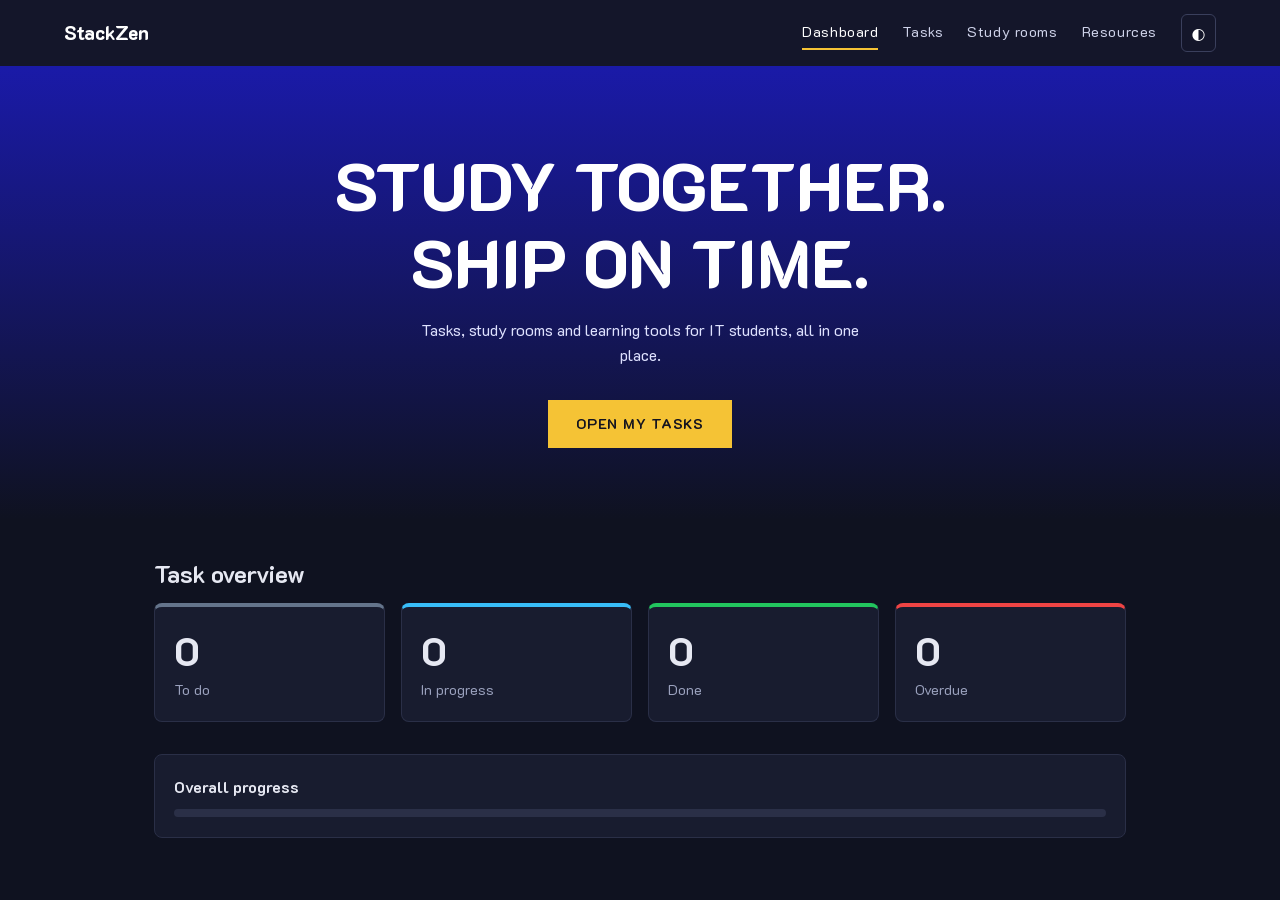
==== index.html @ be0d4499 "Adding in some placeholders until I finish the designs for the website, The login part is a success " ====
<!DOCTYPE html>
<html lang="en" data-theme="dark">
<head>
  <meta charset="utf-8">
  <meta name="viewport" content="width=device-width, initial-scale=1">
  <title>Dashboard · StackZen</title>
  <link rel="stylesheet" href="css/fonts.css">
  <link rel="stylesheet" href="css/style.css">
</head>
<body data-page="home">
  <nav class="nav">
    <a class="logo" href="index.html">StackZen</a>
    <a class="nav-link" href="index.html" data-page="home">Dashboard</a>
    <a class="nav-link" href="pages/tasks.html" data-page="tasks">Tasks</a>
    <a class="nav-link" href="pages/rooms.html" data-page="rooms">Study rooms</a>
    <a class="nav-link" href="pages/resources.html" data-page="resources">Resources</a>
    <button class="icon-btn" id="theme-toggle" aria-label="Toggle light or dark mode">◐</button>
  </nav>

  <header class="hero">
    <h1>Study together. Ship on time.</h1>
    <p>Tasks, study rooms and learning tools for IT students, all in one place.</p>
    <a class="btn" href="pages/tasks.html">Open my tasks</a>
  </header>

  <main>
    <h2>Task overview</h2>
    <div class="card-grid">
      <div class="card stat-card" data-status="todo">
        <span class="stat-number" id="count-todo">0</span>
        <span class="stat-label">To do</span>
      </div>
      <div class="card stat-card" data-status="doing">
        <span class="stat-number" id="count-doing">0</span>
        <span class="stat-label">In progress</span>
      </div>
      <div class="card stat-card" data-status="done">
        <span class="stat-number" id="count-done">0</span>
        <span class="stat-label">Done</span>
      </div>
      <div class="card stat-card" data-status="overdue">
        <span class="stat-number" id="count-overdue">0</span>
        <span class="stat-label">Overdue</span>
      </div>
    </div>

    <div class="card">
      <strong>Overall progress</strong>
      <div class="progress"><div class="progress-fill" id="progress-fill"></div></div>
    </div>
  </main>

  

  <script src="js/storage.js"></script>
  <script src="js/theme.js"></script>
  <script src="js/tasks.js"></script>
  <script src="js/dashboard.js"></script>
</body>
</html>
---- css/fonts.css ----
/* K2D, hosted in assets/fonts. Linked by every page (login and the main site). */
@font-face {
  font-family: "K2D";
  src: url("../assets/fonts/K2D-Regular.ttf") format("truetype");
  font-weight: 400;
  font-display: swap;
}
@font-face {
  font-family: "K2D";
  src: url("../assets/fonts/K2D-Medium.ttf") format("truetype");
  font-weight: 500;
  font-display: swap;
}
@font-face {
  font-family: "K2D";
  src: url("../assets/fonts/K2D-Bold.ttf") format("truetype");
  font-weight: 700;
  font-display: swap;
}
@font-face {
  font-family: "K2D";
  src: url("../assets/fonts/K2D-ExtraBold.ttf") format("truetype");
  font-weight: 800;
  font-display: swap;
}
---- css/style.css ----
/* ==========================================================
   StackZen styles
   1. Theme variables  2. Base  3. Navigation  4. Hero
   5. Layout & cards   6. Buttons & forms  7. Tasks  8. Chat
   9. Responsive
   ========================================================== */

/* ---------- 1. Theme variables ---------- */
/* Light theme is the default set; dark overrides it below. */
:root {
  --font: "K2D", system-ui, sans-serif;
  --bg: #F5F6FB;
  --surface: #FFFFFF;
  --text: #1E2235;
  --muted: #5D637C;
  --border: #E3E6F0;
  --primary: #4F4FC7;
  --on-primary: #FFFFFF;
  --accent: #0F766E;
  --cta: #F5C335;
  --on-cta: #14141F;
  --nav-bg: #14162A;
  --hero-bg: linear-gradient(180deg, #1A1AA8, #0F1220);

  /* Task status colors (same in both themes) */
  --todo: #64748B;
  --doing: #38BDF8;
  --done: #22C55E;
  --overdue: #EF4444;
}

[data-theme="dark"] {
  --bg: #0F1220;
  --surface: #181C2F;
  --text: #E6E8F2;
  --muted: #9AA1BD;
  --border: #2A2F47;
  --primary: #8B8CF0;
  --on-primary: #0F1220;
  --accent: #2DD4BF;
}

/* Any element with data-status gets the matching color. */
[data-status="todo"]    { --status-color: var(--todo); }
[data-status="doing"]   { --status-color: var(--doing); }
[data-status="done"]    { --status-color: var(--done); }
[data-status="overdue"] { --status-color: var(--overdue); }

/* ---------- 2. Base ---------- */
* {
  box-sizing: border-box;
  margin: 0;
}

body {
  font: 16px/1.6 var(--font);
  background: var(--bg);
  color: var(--text);
}

h1, h2, h3 {
  font-family: var(--font);
  line-height: 1.15;
}

h2 {
  font-size: 1.5rem;
  margin-bottom: 1rem;
}

a { color: var(--accent); }

:focus-visible {
  outline: 3px solid var(--cta);
  outline-offset: 2px;
}

main {
  max-width: 1100px;
  margin: 0 auto;
  padding: 2.5rem 5%;
}

/* ---------- 3. Navigation ---------- */
.nav {
  position: sticky;
  top: 0;
  z-index: 5;
  display: flex;
  align-items: center;
  gap: 1.5rem;
  padding: 0.9rem 5%;
  background: var(--nav-bg);
}

.logo {
  margin-right: auto;
  font: 800 1.2rem var(--font);
  color: #FFFFFF;
  text-decoration: none;
}

.nav-link {
  padding: 0.3rem 0;
  font-size: 0.9rem;
  letter-spacing: 0.04em;
  color: #CFD3EA;
  text-decoration: none;
  border-bottom: 2px solid transparent;
}

.nav-link:hover,
.nav-link.active {
  color: #FFFFFF;
  border-bottom-color: var(--cta);
}

/* ---------- 4. Hero ---------- */
.hero {
  padding: 5rem 5% 4.5rem;
  text-align: center;
  color: #FFFFFF;
  background: var(--hero-bg);
}

.hero h1 {
  max-width: 14ch;
  margin: 0 auto 1rem;
  font-size: clamp(2.2rem, 7vw, 4.2rem);
  font-weight: 800;
  text-transform: uppercase;
}

.hero p {
  max-width: 46ch;
  margin: 0 auto 2rem;
  color: #DFE2FF;
}

/* ---------- 5. Layout & cards ---------- */
.card-grid {
  display: grid;
  gap: 1rem;
  grid-template-columns: repeat(auto-fit, minmax(200px, 1fr));
  margin-bottom: 2rem;
}

.card {
  padding: 1.2rem;
  background: var(--surface);
  border: 1px solid var(--border);
  border-radius: 8px;
}

.stat-card { border-top: 4px solid var(--status-color); }

.stat-number {
  display: block;
  font: 800 2.4rem var(--font);
}

.stat-label {
  color: var(--muted);
  font-size: 0.9rem;
}

.progress {
  height: 8px;
  margin-top: 0.6rem;
  overflow: hidden;
  background: var(--border);
  border-radius: 4px;
}

.progress-fill {
  height: 100%;
  width: 0;
  background: var(--accent);
}

.note {
  margin-bottom: 1rem;
  padding: 0.6rem 0.9rem;
  color: var(--muted);
  font-size: 0.9rem;
  background: var(--surface);
  border: 1px dashed var(--border);
  border-radius: 6px;
}

/* ---------- 6. Buttons & forms ---------- */
.btn {
  display: inline-block;
  padding: 0.9rem 1.8rem;
  font: 700 0.9rem var(--font);
  letter-spacing: 0.05em;
  text-transform: uppercase;
  text-decoration: none;
  color: var(--on-cta);
  background: var(--cta);
  border: 0;
  cursor: pointer;
}

.btn-secondary {
  padding: 0.6rem 1.1rem;
  letter-spacing: normal;
  text-transform: none;
  color: var(--on-primary);
  background: var(--primary);
  border-radius: 6px;
}

.icon-btn {
  padding: 0.3rem 0.6rem;
  color: inherit;
  background: none;
  border: 1px solid var(--border);
  border-radius: 6px;
  cursor: pointer;
}

.nav .icon-btn { color: #FFFFFF; border-color: #3A3F5C; }
.icon-btn.danger { color: var(--overdue); }

button,
input,
select {
  font-family: inherit;
  padding: 0.55rem 0.7rem;
  font: inherit;
  color: var(--text);
  background: var(--surface);
  border: 1px solid var(--border);
  border-radius: 6px;
}

.form-row {
  display: flex;
  flex-wrap: wrap;
  gap: 0.6rem;
  margin-bottom: 1rem;
}

.grow { flex: 1; min-width: 160px; }

.error {
  min-height: 1.2rem;
  margin-bottom: 0.6rem;
  font-size: 0.85rem;
  color: var(--overdue);
}

/* ---------- 7. Tasks ---------- */
.task {
  display: flex;
  align-items: center;
  gap: 0.8rem;
  margin-bottom: 0.6rem;
  padding: 0.8rem 1rem;
  background: var(--surface);
  border: 1px solid var(--border);
  border-left: 5px solid var(--status-color);
  border-radius: 8px;
}

.task-title { flex: 1; font-weight: 700; }
.task[data-status="done"] .task-title { color: var(--muted); text-decoration: line-through; }
.task-due { color: var(--muted); font-size: 0.85rem; }
.empty { padding: 1rem 0; color: var(--muted); }

/* ---------- 8. Study rooms chat ---------- */
.chat {
  display: grid;
  grid-template-columns: 200px 1fr;
  gap: 1rem;
}

.room-list { padding: 0; list-style: none; }
.room-list li { padding: 0.5rem 0.7rem; border-radius: 6px; cursor: pointer; }
.room-list li.active { color: var(--on-primary); background: var(--primary); }

.messages {
  display: flex;
  flex-direction: column;
  gap: 0.5rem;
  height: 300px;
  margin-bottom: 0.8rem;
  overflow-y: auto;
}

.message {
  align-self: flex-end;
  max-width: 75%;
  padding: 0.5rem 0.8rem;
  color: var(--on-primary);
  background: var(--primary);
  border-radius: 8px;
}

/* ---------- 9. Responsive ---------- */
@media (max-width: 640px) {
  .nav { flex-wrap: wrap; gap: 0.8rem; }
  .logo { width: 100%; }
  .chat { grid-template-columns: 1fr; }
}

@media (prefers-reduced-motion: no-preference) {
  .progress-fill { transition: width 0.6s; }
}
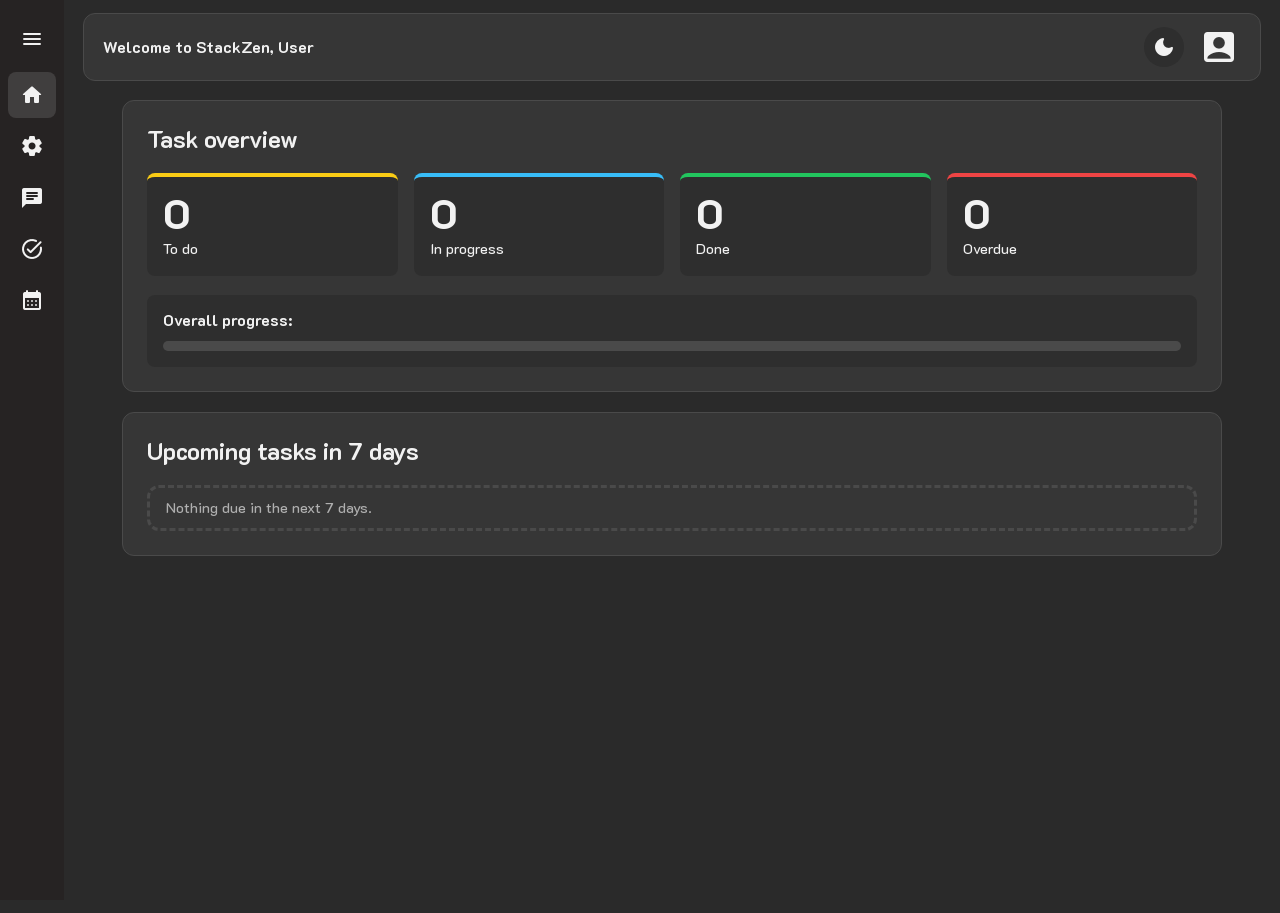
==== commit 9b3ca3ce: "Main dashboard has been completed, fixed some graphical bugs that claude generated" ====
--- a/index.html
+++ b/index.html
@@ -4,57 +4,84 @@
   <meta charset="utf-8">
   <meta name="viewport" content="width=device-width, initial-scale=1">
   <title>Dashboard · StackZen</title>
+  <link rel="stylesheet" href="https://fonts.googleapis.com/icon?family=Material+Icons+Round">
   <link rel="stylesheet" href="css/fonts.css">
   <link rel="stylesheet" href="css/style.css">
 </head>
 <body data-page="home">
-  <nav class="nav">
-    <a class="logo" href="index.html">StackZen</a>
-    <a class="nav-link" href="index.html" data-page="home">Dashboard</a>
-    <a class="nav-link" href="pages/tasks.html" data-page="tasks">Tasks</a>
-    <a class="nav-link" href="pages/rooms.html" data-page="rooms">Study rooms</a>
-    <a class="nav-link" href="pages/resources.html" data-page="resources">Resources</a>
-    <button class="icon-btn" id="theme-toggle" aria-label="Toggle light or dark mode">◐</button>
-  </nav>
 
-  <header class="hero">
-    <h1>Study together. Ship on time.</h1>
-    <p>Tasks, study rooms and learning tools for IT students, all in one place.</p>
-    <a class="btn" href="pages/tasks.html">Open my tasks</a>
-  </header>
+  <!-- ===== SHELL (copy this block + the logout dialog to every page) ===== -->
+  <aside class="sidebar" id="sidebar" aria-label="Main menu">
+    <button class="tray-item" id="menu-toggle" aria-expanded="false" aria-label="Toggle menu">
+      <span class="material-icons-round">menu</span>
+    </button>
+    <nav class="side-nav">
+      <a class="tray-item" href="index.html" data-page="home"><span class="material-icons-round">home</span><span class="label">Home</span></a>
+      <a class="tray-item" href="pages/settings.html" data-page="settings"><span class="material-icons-round">settings</span><span class="label">Settings</span></a>
+      <a class="tray-item" href="pages/rooms.html" data-page="rooms"><span class="material-icons-round">chat</span><span class="label">Chatroom</span></a>
+      <a class="tray-item" href="pages/tasks.html" data-page="tasks"><span class="material-icons-round">task_alt</span><span class="label">To do</span></a>
+      <a class="tray-item" href="pages/calendar.html" data-page="calendar"><span class="material-icons-round">calendar_month</span><span class="label">Calendar</span></a>
+    </nav>
+  </aside>
 
-  <main>
-    <h2>Task overview</h2>
-    <div class="card-grid">
-      <div class="card stat-card" data-status="todo">
-        <span class="stat-number" id="count-todo">0</span>
-        <span class="stat-label">To do</span>
+  <div class="content">
+    <header class="topbar">
+      <p class="welcome">Welcome to <span class="brand">StackZen</span>, <span id="username">User</span></p>
+      <button class="round-btn" id="theme-toggle" aria-label="Toggle light or dark mode">
+        <span class="material-icons-round" id="theme-icon">dark_mode</span>
+      </button>
+      <div class="profile">
+        <button class="avatar-btn" id="profile-toggle" aria-haspopup="menu" aria-expanded="false" aria-label="Account">
+          <span class="material-icons-round">account_box</span>
+        </button>
+        <div class="profile-menu" id="profile-menu" role="menu">
+          <div class="profile-head">
+            <span class="material-icons-round big">account_box</span>
+            <strong id="profile-name">Username</strong>
+          </div>
+          <hr>
+          <a class="tray-item" role="menuitem" href="pages/account.html" data-page="account">Account details</a>
+          <a class="tray-item" role="menuitem" href="pages/login.html?add=1" data-page="add-account">Add another account</a>
+          <button class="tray-item" role="menuitem" id="logout-open">Log out</button>
+        </div>
       </div>
-      <div class="card stat-card" data-status="doing">
-        <span class="stat-number" id="count-doing">0</span>
-        <span class="stat-label">In progress</span>
-      </div>
-      <div class="card stat-card" data-status="done">
-        <span class="stat-number" id="count-done">0</span>
-        <span class="stat-label">Done</span>
-      </div>
-      <div class="card stat-card" data-status="overdue">
-        <span class="stat-number" id="count-overdue">0</span>
-        <span class="stat-label">Overdue</span>
-      </div>
-    </div>
+    </header>
 
-    <div class="card">
-      <strong>Overall progress</strong>
-      <div class="progress"><div class="progress-fill" id="progress-fill"></div></div>
-    </div>
-  </main>
+    <main>
+      <section class="panel">
+        <h2>Task overview</h2>
+        <div class="card-grid">
+          <div class="stat-card" data-status="todo"><span class="stat-number" id="count-todo">0</span><span class="stat-label">To do</span></div>
+          <div class="stat-card" data-status="doing"><span class="stat-number" id="count-doing">0</span><span class="stat-label">In progress</span></div>
+          <div class="stat-card" data-status="done"><span class="stat-number" id="count-done">0</span><span class="stat-label">Done</span></div>
+          <div class="stat-card" data-status="overdue"><span class="stat-number" id="count-overdue">0</span><span class="stat-label">Overdue</span></div>
+        </div>
+        <div class="progress-box">
+          <strong>Overall progress:</strong>
+          <div class="progress"><div class="progress-fill" id="progress-fill"></div></div>
+        </div>
+      </section>
 
-  
+      <!-- grows automatically when there are many tasks -->
+      <section class="panel">
+        <h2>Upcoming tasks in 7 days</h2>
+        <ul class="upcoming" id="upcoming"></ul>
+      </section>
+    </main>
+  </div>
+
+  <dialog class="logout" id="logout-dialog" aria-labelledby="logout-title">
+    <h2 id="logout-title">Are you sure you want to logout?</h2>
+    <p>We're going to miss you!</p>
+    <button class="dlg-btn" id="logout-yes">Yes</button>
+    <button class="dlg-btn primary" id="logout-no" autofocus>No</button>
+  </dialog>
+  <!-- ===== END SHELL ===== -->
 
   <script src="js/storage.js"></script>
   <script src="js/theme.js"></script>
   <script src="js/tasks.js"></script>
+  <script src="js/ui.js"></script>
   <script src="js/dashboard.js"></script>
 </body>
-</html>
+</html>
--- a/css/fonts.css
+++ b/css/fonts.css
@@ -23,4 +23,7 @@
   font-weight: 800;
   font-display: swap;
 }
-
+@font-face { font-family: "K2D"; font-weight: 400; src: url("../fonts/K2D-Regular.ttf") format("truetype"); font-display: swap; }
+@font-face { font-family: "K2D"; font-weight: 500; src: url("../fonts/K2D-Medium.ttf") format("truetype"); font-display: swap; }
+@font-face { font-family: "K2D"; font-weight: 700; src: url("../fonts/K2D-Bold.ttf") format("truetype"); font-display: swap; }
+@font-face { font-family: "K2D"; font-weight: 800; src: url("../fonts/K2D-ExtraBold.ttf") format("truetype"); font-display: swap; }
--- a/css/style.css
+++ b/css/style.css
@@ -1,310 +1,140 @@
-/* ==========================================================
-   StackZen styles
-   1. Theme variables  2. Base  3. Navigation  4. Hero
-   5. Layout & cards   6. Buttons & forms  7. Tasks  8. Chat
-   9. Responsive
-   ========================================================== */
+/* StackZen — 1 Tokens  2 Base  3 Sidebar  4 Top bar  5 Profile menu
+   6 Panels & cards  7 Logout dialog  8 Responsive
+   Tray highlight rule (.tray-item): hover = lighter, pressed = lightest,
+   current page (aria-current) = stays highlighted. */
 
-/* ---------- 1. Theme variables ---------- */
-/* Light theme is the default set; dark overrides it below. */
+/* ---------- 1. Tokens ---------- */
 :root {
   --font: "K2D", system-ui, sans-serif;
-  --bg: #F5F6FB;
-  --surface: #FFFFFF;
-  --text: #1E2235;
-  --muted: #5D637C;
-  --border: #E3E6F0;
-  --primary: #4F4FC7;
-  --on-primary: #FFFFFF;
-  --accent: #0F766E;
-  --cta: #F5C335;
-  --on-cta: #14141F;
-  --nav-bg: #14162A;
-  --hero-bg: linear-gradient(180deg, #1A1AA8, #0F1220);
-
-  /* Task status colors (same in both themes) */
-  --todo: #64748B;
-  --doing: #38BDF8;
-  --done: #22C55E;
-  --overdue: #EF4444;
+  --sidebar-w: 64px;
+  --sidebar-w-open: 230px;
+  --todo: #FACC15; --doing: #38BDF8; --done: #22C55E; --overdue: #EF4444;
+  /* ---- light theme (default set) ---- */
+  --bg: #F0F2F8; --surface: #FFFFFF; --surface-2: #EEF2F9; --text: #1E2235; --muted: #5D637C;
+  --border: #E1E5EF; --primary: #3F48CC;
+  --tray: #F0F2F8; --tray-open: #FFFFFF;
+  --icon: #3F48CC; --brand: #3F48CC;
+  --toggle-bg: #3F48CC; --toggle-fg: #FFFFFF;
+  --hover: rgba(30,34,53,.05); --press: rgba(30,34,53,.12); --current: rgba(30,34,53,.07);
+  --track: #D5DBE7; --progress: #3F48CC; --tint: 6%;
+  --yes-bg: #E8ECF4; --yes-fg: #1E2235; --btn-hover: .94; --btn-press: .85;
+  --backdrop: rgba(30,34,53,.35);
+  --shadow: 0 10px 30px rgba(30,34,70,.15); --panel-shadow: 0 2px 8px rgba(30,34,70,.08);
 }
 
+/* ---- dark theme ---- */
 [data-theme="dark"] {
-  --bg: #0F1220;
-  --surface: #181C2F;
-  --text: #E6E8F2;
-  --muted: #9AA1BD;
-  --border: #2A2F47;
-  --primary: #8B8CF0;
-  --on-primary: #0F1220;
-  --accent: #2DD4BF;
+  --bg: #2A2A2A; --surface: #363636; --surface-2: #2E2E2E; --text: #F2F2F2; --muted: #B0B0B0;
+  --border: #4A4A4A; --primary: #3F48CC;
+  --tray: #262323; --tray-open: #262323;
+  --icon: #F2F2F2; --brand: #F2F2F2;
+  --toggle-bg: #2E2E2E; --toggle-fg: #F2F2F2;
+  --hover: rgba(255,255,255,.08); --press: rgba(255,255,255,.18); --current: rgba(255,255,255,.12);
+  --track: #4A4A4A; --progress: #F2F2F2; --tint: 0%;
+  --yes-bg: #5A5A5A; --yes-fg: #FFFFFF; --btn-hover: 1.2; --btn-press: 1.45;
+  --backdrop: rgba(0,0,0,.6);
+  --shadow: 0 10px 30px rgba(0,0,0,.45); --panel-shadow: none;
 }
-
-/* Any element with data-status gets the matching color. */
-[data-status="todo"]    { --status-color: var(--todo); }
-[data-status="doing"]   { --status-color: var(--doing); }
-[data-status="done"]    { --status-color: var(--done); }
-[data-status="overdue"] { --status-color: var(--overdue); }
+[data-status="todo"]{--status-color:var(--todo)} [data-status="doing"]{--status-color:var(--doing)}
+[data-status="done"]{--status-color:var(--done)} [data-status="overdue"]{--status-color:var(--overdue)}
 
 /* ---------- 2. Base ---------- */
-* {
-  box-sizing: border-box;
-  margin: 0;
+* { box-sizing: border-box; margin: 0; }
+body { font: 16px/1.5 var(--font); background: var(--bg); color: var(--text); min-height: 100vh; }
+h2 { font-size: 1.5rem; font-weight: 700; line-height: 1.2; margin-bottom: 1.2rem; }
+button, a { font: inherit; color: inherit; }
+button { cursor: pointer; border: 0; background: none; }
+[hidden] { display: none !important; }
+:focus-visible { outline: 3px solid var(--doing); outline-offset: 2px; }
+.material-icons-round { font-size: 24px; flex: none; }
+
+/* shared tray highlight */
+.tray-item { display: flex; align-items: center; gap: 1rem; width: 100%; padding: 0.7rem 1rem;
+  border-radius: 8px; text-decoration: none; text-align: left; transition: background .12s; }
+.tray-item .material-icons-round, .avatar-btn, .profile-head .big { color: var(--icon); }
+.tray-item:hover { background: var(--hover); }
+.tray-item:active { background: var(--press); }
+.tray-item[aria-current="page"] { background: var(--current); }
+.tray-item[aria-current="page"]:hover { background: var(--press); }
+
+/* ---------- 3. Sidebar ---------- */
+.sidebar { position: fixed; inset: 0 auto 0 0; z-index: 20; width: var(--sidebar-w); padding: 1rem 0.5rem;
+  overflow: hidden; background: var(--tray); transition: width .2s; }
+.side-nav { display: flex; flex-direction: column; gap: 0.3rem; margin-top: 0.6rem; }
+.sidebar .tray-item { padding: 0.7rem 0.75rem; white-space: nowrap; }
+.sidebar .label { opacity: 0; transition: opacity .15s; }
+body.menu-open .sidebar { width: var(--sidebar-w-open); background: var(--tray-open); }
+body.menu-open .sidebar .label { opacity: 1; }
+.content { margin-left: var(--sidebar-w); padding: 0 1.2rem 2rem; transition: margin-left .2s; }
+body.menu-open .content { margin-left: var(--sidebar-w-open); }
+
+/* ---------- 4. Top bar (sticky: follows the user while scrolling) ---------- */
+.topbar { position: sticky; top: 0.8rem; z-index: 10; display: flex; align-items: center; gap: 0.8rem;
+  margin: 0.8rem 0 1.2rem; padding: 0.7rem 1.2rem; background: var(--surface);
+  border: 1px solid var(--border); border-radius: 12px; box-shadow: var(--panel-shadow); }
+.welcome { flex: 1; font-weight: 700; }
+.welcome .brand { color: var(--brand); }
+.round-btn { padding: 0; display: grid; place-items: center; width: 40px; height: 40px; border-radius: 50%;
+  color: var(--toggle-fg); background: var(--toggle-bg); transition: filter .12s; }
+.round-btn:hover { filter: brightness(1.15); } .round-btn:active { filter: brightness(1.35); }
+.avatar-btn { padding: 0; display: grid; place-items: center; width: 44px; height: 44px; border-radius: 8px; }
+.avatar-btn .material-icons-round { font-size: 40px; }
+.avatar-btn:hover, .avatar-btn[aria-expanded="true"] { background: var(--hover); }
+.avatar-btn:active { background: var(--press); }
+
+/* ---------- 5. Profile menu ---------- */
+.profile { position: relative; }
+.profile-menu { position: absolute; top: calc(100% + 0.6rem); right: 0; width: 240px; padding: 0.8rem;
+  background: var(--surface); border: 1px solid var(--border); border-radius: 12px;
+  box-shadow: var(--shadow);
+  transform-origin: top right; opacity: 0; visibility: hidden; pointer-events: none;
+  transform: translateY(-8px) scale(.96);
+  transition: opacity .16s ease, transform .16s ease, visibility 0s .16s; }
+.profile-menu.open { opacity: 1; visibility: visible; pointer-events: auto; transform: none;
+  transition: opacity .18s ease, transform .18s cubic-bezier(.2,.8,.3,1), visibility 0s; }
+.profile-head { display: flex; align-items: center; gap: 0.8rem; padding: 0.3rem 0.5rem; }
+.profile-head .big { font-size: 48px; }
+.profile-menu hr { margin: 0.6rem 0; border: 0; border-top: 1px solid var(--border); }
+.profile-menu .tray-item { font-size: 0.9rem; padding: 0.5rem 0.6rem; }
+
+/* ---------- 6. Panels & cards ---------- */
+main { max-width: 1100px; margin: 0 auto; display: grid; gap: 1.2rem; }
+.panel { padding: 1.5rem; background: var(--surface); border: 1px solid var(--border); border-radius: 12px; box-shadow: var(--panel-shadow); }
+.card-grid { display: grid; gap: 1rem; grid-template-columns: repeat(auto-fit, minmax(150px, 1fr)); margin-bottom: 1.2rem; }
+.stat-card { padding: 0.8rem 1rem 1rem; background: var(--surface-2); border-top: 4px solid var(--status-color); border-radius: 8px; }
+.stat-number { display: block; font-size: 2.6rem; font-weight: 800; line-height: 1.1; }
+.stat-label { font-size: 0.9rem; font-weight: 500; }
+.progress-box { padding: 0.8rem 1rem 1rem; background: var(--surface-2); border-radius: 8px; }
+.progress { height: 10px; margin-top: 0.6rem; overflow: hidden; background: var(--track); border-radius: 5px; }
+.progress-fill { height: 100%; width: 0; background: var(--progress); border-radius: 5px; transition: width .6s; }
+.upcoming { display: grid; gap: 0.7rem; padding: 0; list-style: none; }
+.upcoming li { padding: 0.6rem 1rem; font-size: 0.9rem; font-weight: 500; border: 1px solid var(--status-color); border-radius: 12px;
+  background: color-mix(in srgb, var(--status-color) var(--tint), var(--surface)); }
+.upcoming .empty { color: var(--muted); border-style: dashed; border-color: var(--border); }
+
+/* ---------- 7. Logout dialog ---------- */
+.logout { margin: auto; width: min(300px, 90vw); padding: 1.6rem 1.2rem; text-align: center; color: var(--text);
+  background: var(--surface); border: 1px solid var(--border); border-radius: 14px; }
+.logout::backdrop { background: var(--backdrop); }
+/* open/close animation: JS adds .closing, waits for it to finish, then calls close() */
+@keyframes pop-in  { from { opacity: 0; transform: translateY(14px) scale(.94); } }
+@keyframes pop-out { to   { opacity: 0; transform: translateY(8px) scale(.96); } }
+@keyframes fade-in  { from { opacity: 0; } }
+@keyframes fade-out { to   { opacity: 0; } }
+.logout[open] { animation: pop-in .22s cubic-bezier(.2,.8,.3,1); }
+.logout[open]::backdrop { animation: fade-in .22s ease; }
+.logout.closing { animation: pop-out .15s ease-in forwards; }
+.logout.closing::backdrop { animation: fade-out .15s ease-in forwards; }
+.logout h2 { font-size: 1.3rem; margin-bottom: 0.3rem; }
+.logout p { margin-bottom: 1.2rem; font-size: 0.75rem; color: var(--muted); }
+.dlg-btn { display: block; width: 100%; margin-top: 0.6rem; padding: 0.6rem; font-weight: 700; border-radius: 10px;
+  background: var(--yes-bg); color: var(--yes-fg); transition: filter .12s; }
+.dlg-btn.primary { background: var(--primary); color: #fff; }
+.dlg-btn:hover { filter: brightness(var(--btn-hover)); } .dlg-btn:active { filter: brightness(var(--btn-press)); }
+
+/* ---------- 8. Responsive ---------- */
+@media (max-width: 640px) {
+  .content, body.menu-open .content { margin-left: var(--sidebar-w); padding: 0 0.8rem 2rem; } /* menu overlays on phones */
+  .topbar { padding: 0.6rem 0.8rem; }
 }
-
-body {
-  font: 16px/1.6 var(--font);
-  background: var(--bg);
-  color: var(--text);
-}
-
-h1, h2, h3 {
-  font-family: var(--font);
-  line-height: 1.15;
-}
-
-h2 {
-  font-size: 1.5rem;
-  margin-bottom: 1rem;
-}
-
-a { color: var(--accent); }
-
-:focus-visible {
-  outline: 3px solid var(--cta);
-  outline-offset: 2px;
-}
-
-main {
-  max-width: 1100px;
-  margin: 0 auto;
-  padding: 2.5rem 5%;
-}
-
-/* ---------- 3. Navigation ---------- */
-.nav {
-  position: sticky;
-  top: 0;
-  z-index: 5;
-  display: flex;
-  align-items: center;
-  gap: 1.5rem;
-  padding: 0.9rem 5%;
-  background: var(--nav-bg);
-}
-
-.logo {
-  margin-right: auto;
-  font: 800 1.2rem var(--font);
-  color: #FFFFFF;
-  text-decoration: none;
-}
-
-.nav-link {
-  padding: 0.3rem 0;
-  font-size: 0.9rem;
-  letter-spacing: 0.04em;
-  color: #CFD3EA;
-  text-decoration: none;
-  border-bottom: 2px solid transparent;
-}
-
-.nav-link:hover,
-.nav-link.active {
-  color: #FFFFFF;
-  border-bottom-color: var(--cta);
-}
-
-/* ---------- 4. Hero ---------- */
-.hero {
-  padding: 5rem 5% 4.5rem;
-  text-align: center;
-  color: #FFFFFF;
-  background: var(--hero-bg);
-}
-
-.hero h1 {
-  max-width: 14ch;
-  margin: 0 auto 1rem;
-  font-size: clamp(2.2rem, 7vw, 4.2rem);
-  font-weight: 800;
-  text-transform: uppercase;
-}
-
-.hero p {
-  max-width: 46ch;
-  margin: 0 auto 2rem;
-  color: #DFE2FF;
-}
-
-/* ---------- 5. Layout & cards ---------- */
-.card-grid {
-  display: grid;
-  gap: 1rem;
-  grid-template-columns: repeat(auto-fit, minmax(200px, 1fr));
-  margin-bottom: 2rem;
-}
-
-.card {
-  padding: 1.2rem;
-  background: var(--surface);
-  border: 1px solid var(--border);
-  border-radius: 8px;
-}
-
-.stat-card { border-top: 4px solid var(--status-color); }
-
-.stat-number {
-  display: block;
-  font: 800 2.4rem var(--font);
-}
-
-.stat-label {
-  color: var(--muted);
-  font-size: 0.9rem;
-}
-
-.progress {
-  height: 8px;
-  margin-top: 0.6rem;
-  overflow: hidden;
-  background: var(--border);
-  border-radius: 4px;
-}
-
-.progress-fill {
-  height: 100%;
-  width: 0;
-  background: var(--accent);
-}
-
-.note {
-  margin-bottom: 1rem;
-  padding: 0.6rem 0.9rem;
-  color: var(--muted);
-  font-size: 0.9rem;
-  background: var(--surface);
-  border: 1px dashed var(--border);
-  border-radius: 6px;
-}
-
-/* ---------- 6. Buttons & forms ---------- */
-.btn {
-  display: inline-block;
-  padding: 0.9rem 1.8rem;
-  font: 700 0.9rem var(--font);
-  letter-spacing: 0.05em;
-  text-transform: uppercase;
-  text-decoration: none;
-  color: var(--on-cta);
-  background: var(--cta);
-  border: 0;
-  cursor: pointer;
-}
-
-.btn-secondary {
-  padding: 0.6rem 1.1rem;
-  letter-spacing: normal;
-  text-transform: none;
-  color: var(--on-primary);
-  background: var(--primary);
-  border-radius: 6px;
-}
-
-.icon-btn {
-  padding: 0.3rem 0.6rem;
-  color: inherit;
-  background: none;
-  border: 1px solid var(--border);
-  border-radius: 6px;
-  cursor: pointer;
-}
-
-.nav .icon-btn { color: #FFFFFF; border-color: #3A3F5C; }
-.icon-btn.danger { color: var(--overdue); }
-
-button,
-input,
-select {
-  font-family: inherit;
-  padding: 0.55rem 0.7rem;
-  font: inherit;
-  color: var(--text);
-  background: var(--surface);
-  border: 1px solid var(--border);
-  border-radius: 6px;
-}
-
-.form-row {
-  display: flex;
-  flex-wrap: wrap;
-  gap: 0.6rem;
-  margin-bottom: 1rem;
-}
-
-.grow { flex: 1; min-width: 160px; }
-
-.error {
-  min-height: 1.2rem;
-  margin-bottom: 0.6rem;
-  font-size: 0.85rem;
-  color: var(--overdue);
-}
-
-/* ---------- 7. Tasks ---------- */
-.task {
-  display: flex;
-  align-items: center;
-  gap: 0.8rem;
-  margin-bottom: 0.6rem;
-  padding: 0.8rem 1rem;
-  background: var(--surface);
-  border: 1px solid var(--border);
-  border-left: 5px solid var(--status-color);
-  border-radius: 8px;
-}
-
-.task-title { flex: 1; font-weight: 700; }
-.task[data-status="done"] .task-title { color: var(--muted); text-decoration: line-through; }
-.task-due { color: var(--muted); font-size: 0.85rem; }
-.empty { padding: 1rem 0; color: var(--muted); }
-
-/* ---------- 8. Study rooms chat ---------- */
-.chat {
-  display: grid;
-  grid-template-columns: 200px 1fr;
-  gap: 1rem;
-}
-
-.room-list { padding: 0; list-style: none; }
-.room-list li { padding: 0.5rem 0.7rem; border-radius: 6px; cursor: pointer; }
-.room-list li.active { color: var(--on-primary); background: var(--primary); }
-
-.messages {
-  display: flex;
-  flex-direction: column;
-  gap: 0.5rem;
-  height: 300px;
-  margin-bottom: 0.8rem;
-  overflow-y: auto;
-}
-
-.message {
-  align-self: flex-end;
-  max-width: 75%;
-  padding: 0.5rem 0.8rem;
-  color: var(--on-primary);
-  background: var(--primary);
-  border-radius: 8px;
-}
-
-/* ---------- 9. Responsive ---------- */
-@media (max-width: 640px) {
-  .nav { flex-wrap: wrap; gap: 0.8rem; }
-  .logo { width: 100%; }
-  .chat { grid-template-columns: 1fr; }
-}
-
-@media (prefers-reduced-motion: no-preference) {
-  .progress-fill { transition: width 0.6s; }
-}
+@media (prefers-reduced-motion: reduce) { *, ::backdrop { transition: none !important; animation: none !important; } }
